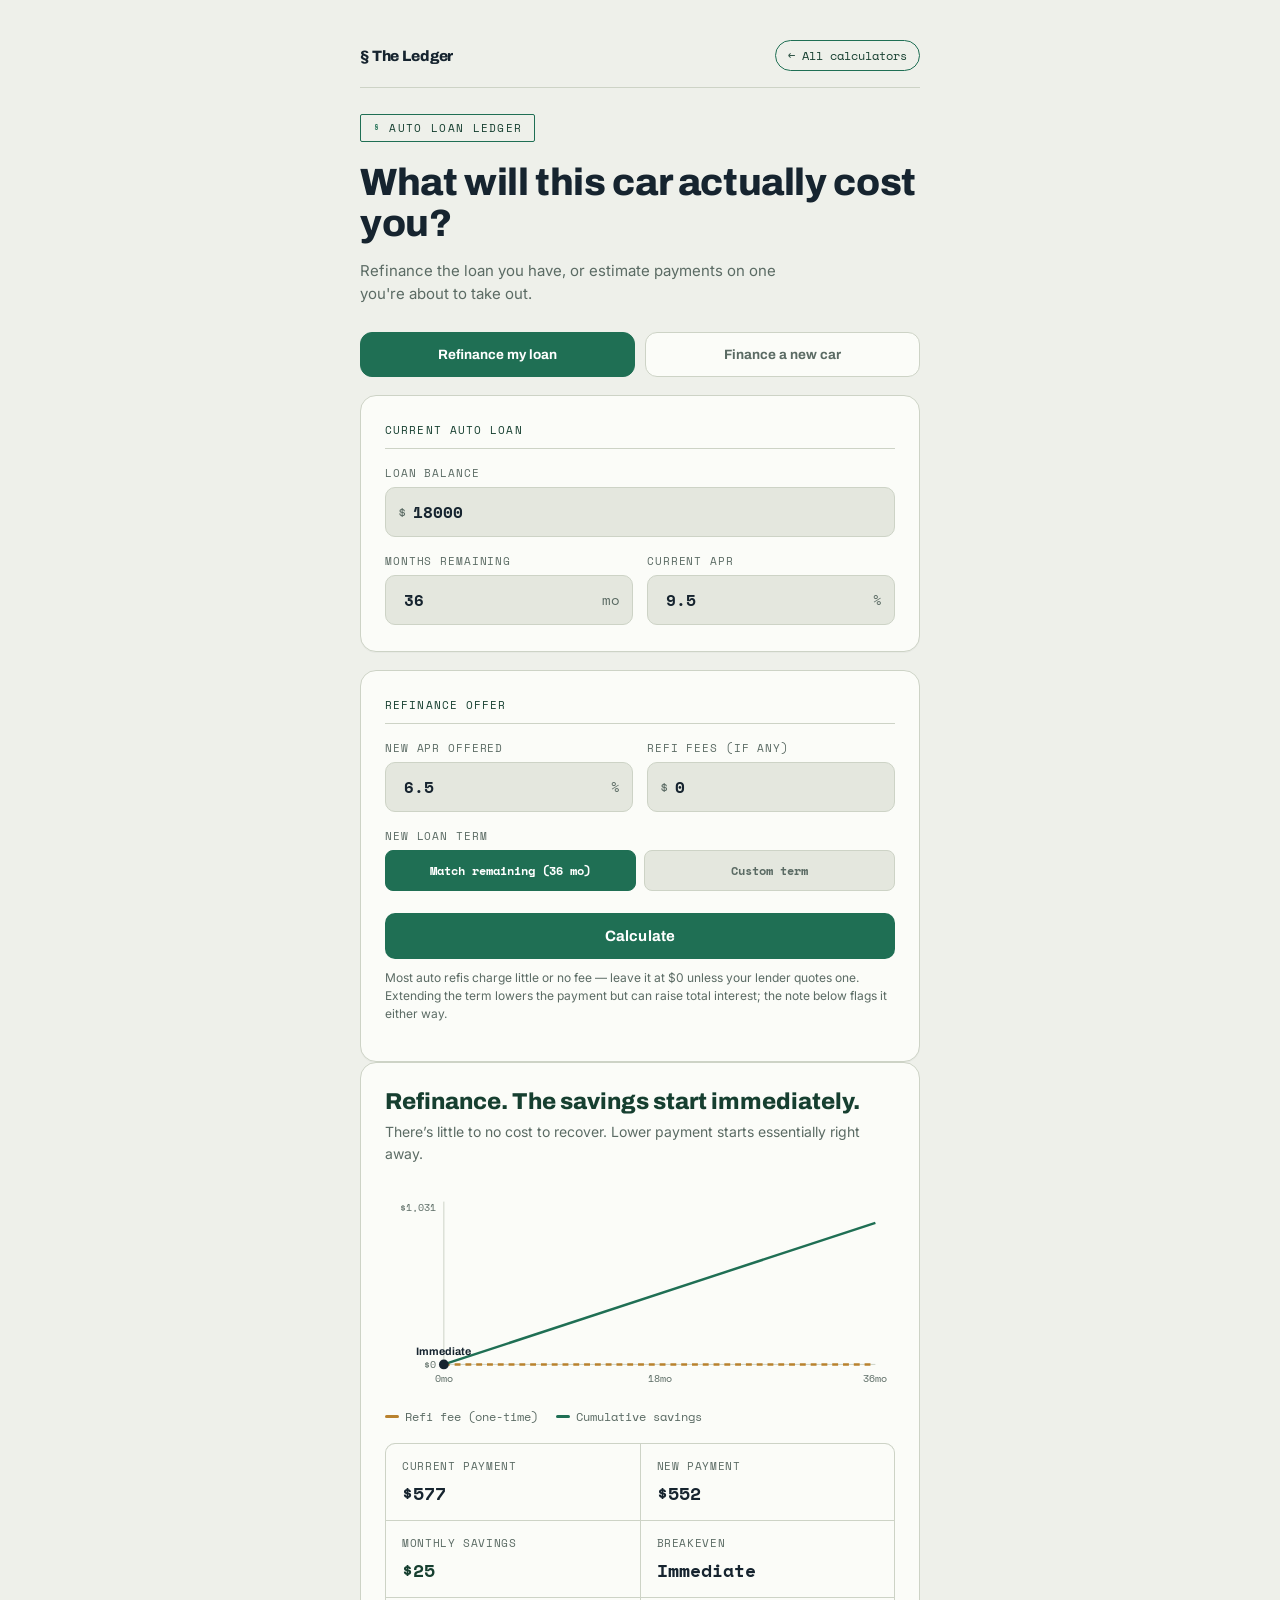
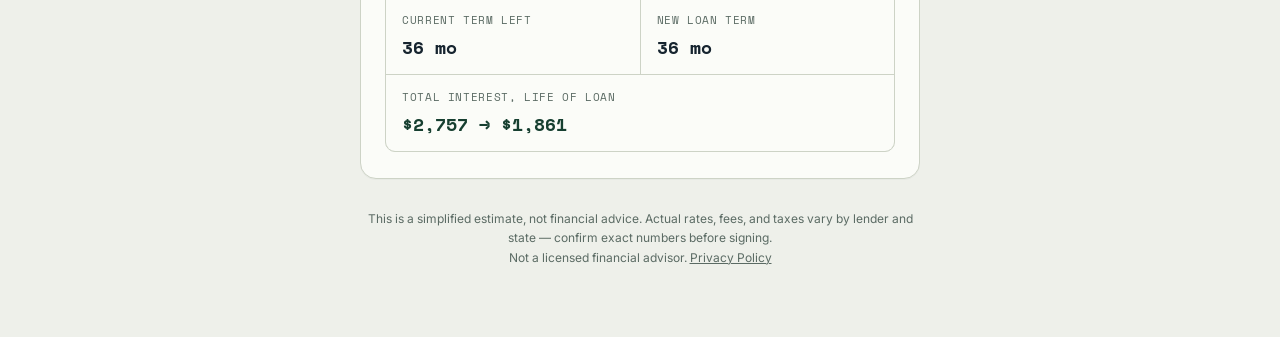
==== car-loan/index.html @ b192a2c8 "Initial commit: Ledger financial calculators" ====
<!DOCTYPE html>
<html lang="en">
<head>
<meta charset="UTF-8">
<meta name="viewport" content="width=device-width, initial-scale=1.0">
<title>Car Loan Ledger</title>
<meta name="description" content="Refinance your current car loan, or estimate payments on a new purchase. One honest number either way.">
<link rel="preconnect" href="https://fonts.googleapis.com">
<link rel="preconnect" href="https://fonts.gstatic.com" crossorigin>
<link href="https://fonts.googleapis.com/css2?family=Archivo:wght@600;700;800&family=Inter:wght@400;500;600&family=Space+Mono:wght@400;700&display=swap" rel="stylesheet">
<link rel="stylesheet" href="../shared/ledger.css">
  <script defer src="https://cloud.umami.is/script.js" data-website-id="acd2a92d-bb8a-497d-b460-c5d3a36bea3a"></script>
</head>
<body>
<div class="stage">
  <div class="site-nav">
    <a href="../index.html" class="site-logo">§ The Ledger</a>
    <a href="../index.html" class="site-nav-link">&larr; All calculators</a>
  </div>
  <header>
    <div class="eyebrow">Auto Loan Ledger</div>
    <h1>What will this car actually cost you?</h1>
    <p class="sub">Refinance the loan you have, or estimate payments on one you're about to take out.</p>
  </header>

  <div class="mode-toggle" id="modeToggle">
    <button type="button" class="mode-btn active" data-mode="refi">Refinance my loan</button>
    <button type="button" class="mode-btn" data-mode="finance">Finance a new car</button>
  </div>

  <!-- REFINANCE MODE -->
  <div id="refiInputs">
    <div class="card">
      <div class="section-label">Current auto loan</div>
      <div class="field-grid">
        <div class="field full">
          <label for="carBalance">Loan balance</label>
          <div class="input-wrap">
            <span class="prefix">$</span>
            <input type="number" id="carBalance" value="18000" min="0" step="500">
          </div>
        </div>
        <div class="field">
          <label for="monthsRemaining">Months remaining</label>
          <div class="input-wrap">
            <input type="number" id="monthsRemaining" value="36" min="1" max="96" step="1">
            <span class="suffix">mo</span>
          </div>
        </div>
        <div class="field">
          <label for="carCurrentAPR">Current APR</label>
          <div class="input-wrap">
            <input type="number" id="carCurrentAPR" value="9.5" min="0" max="30" step="0.1">
            <span class="suffix">%</span>
          </div>
        </div>
      </div>
    </div>

    <div class="card">
      <div class="section-label">Refinance offer</div>
      <div class="field-grid">
        <div class="field">
          <label for="carNewAPR">New APR offered</label>
          <div class="input-wrap">
            <input type="number" id="carNewAPR" value="6.5" min="0" max="30" step="0.1">
            <span class="suffix">%</span>
          </div>
        </div>
        <div class="field">
          <label for="refiFee">Refi fees (if any)</label>
          <div class="input-wrap">
            <span class="prefix">$</span>
            <input type="number" id="refiFee" value="0" min="0" step="10">
          </div>
        </div>
        <div class="field full">
          <label>New loan term</label>
          <div class="term-toggle" id="carTermToggle">
            <button type="button" class="term-btn active" data-term="match">Match remaining (<span id="matchMonthsLabel">36</span> mo)</button>
            <button type="button" class="term-btn" data-term="custom">Custom term</button>
          </div>
        </div>
        <div class="field full" id="customTermField" style="display:none">
          <label for="customTermMonths">New term</label>
          <div class="input-wrap">
            <input type="number" id="customTermMonths" value="60" min="12" max="96" step="6">
            <span class="suffix">mo</span>
          </div>
        </div>
      </div>

      <button class="calc-btn" id="refiCalcBtn">Calculate</button>
      <p class="assumption">Most auto refis charge little or no fee &mdash; leave it at $0 unless your lender quotes one. Extending the term lowers the payment but can raise total interest; the note below flags it either way.</p>
    </div>
  </div>

  <!-- FINANCE MODE -->
  <div id="financeInputs" style="display:none">
    <div class="card">
      <div class="section-label">Vehicle &amp; trade</div>
      <div class="field-grid">
        <div class="field full">
          <label for="vehiclePrice">Vehicle price</label>
          <div class="input-wrap">
            <span class="prefix">$</span>
            <input type="number" id="vehiclePrice" value="35000" min="0" step="500">
          </div>
        </div>
        <div class="field">
          <label for="downPayment">Down payment</label>
          <div class="input-wrap">
            <span class="prefix">$</span>
            <input type="number" id="downPayment" value="3000" min="0" step="500">
          </div>
        </div>
        <div class="field">
          <label for="tradeIn">Trade-in value</label>
          <div class="input-wrap">
            <span class="prefix">$</span>
            <input type="number" id="tradeIn" value="0" min="0" step="500">
          </div>
        </div>
      </div>
    </div>

    <div class="card">
      <div class="section-label">Loan terms</div>
      <div class="field-grid">
        <div class="field">
          <label for="financeAPR">APR offered</label>
          <div class="input-wrap">
            <input type="number" id="financeAPR" value="7.5" min="0" max="30" step="0.1">
            <span class="suffix">%</span>
          </div>
        </div>
        <div class="field">
          <label for="salesTax">Sales tax rate</label>
          <div class="input-wrap">
            <input type="number" id="salesTax" value="7.0" min="0" max="15" step="0.1">
            <span class="suffix">%</span>
          </div>
        </div>
        <div class="field full">
          <label for="financeTerm">Loan term</label>
          <div class="input-wrap">
            <input type="number" id="financeTerm" value="60" min="12" max="96" step="1">
            <span class="suffix">mo</span>
          </div>
          <div class="chip-row" id="termChips">
            <button type="button" class="chip" data-months="36">36 mo</button>
            <button type="button" class="chip" data-months="48">48 mo</button>
            <button type="button" class="chip active" data-months="60">60 mo</button>
            <button type="button" class="chip" data-months="72">72 mo</button>
            <button type="button" class="chip" data-months="84">84 mo</button>
          </div>
        </div>
      </div>

      <button class="calc-btn" id="financeCalcBtn">Calculate</button>
      <p class="assumption">Assumes sales tax applies to the price minus your trade-in value and gets rolled into the loan &mdash; the common method, but rules vary by state. Confirm with your dealer or DMV.</p>
    </div>
  </div>

  <div class="card" id="resultCard">
    <div class="verdict-title" id="verdictTitle"></div>
    <p class="verdict-sub" id="verdictSub"></p>
    <div class="term-note" id="termNote"></div>

    <div class="chart-wrap" id="chartWrap">
      <svg id="chart" viewBox="0 0 520 220" preserveAspectRatio="xMidYMid meet"></svg>
      <div class="chart-legend">
        <span><i class="swatch" style="background:var(--ochre)"></i>Refi fee (one-time)</span>
        <span><i class="swatch" style="background:var(--green)"></i>Cumulative savings</span>
      </div>
    </div>

    <div class="bar-wrap" id="barWrap">
      <div class="cost-bar" id="costBar"></div>
      <div class="cost-bar-legend">
        <span><i class="swatch" style="background:var(--green)"></i> Principal</span>
        <span><i class="swatch" style="background:var(--ochre)"></i> Interest</span>
      </div>
    </div>

    <div class="stat-grid" id="statGrid"></div>
  </div>

  <footer>This is a simplified estimate, not financial advice. Actual rates, fees, and taxes vary by lender and state &mdash; confirm exact numbers before signing. <br>Not a licensed financial advisor. <a href="../privacy/index.html">Privacy Policy</a></footer>
</div>

<script>
(function(){
  const $ = id => document.getElementById(id);
  const fmt = n => (n < 0 ? '-$' : '$') + Math.round(Math.abs(n)).toLocaleString('en-US');

  let mode = 'refi';
  let refiTerm = 'match';

  function monthlyPayment(principal, aprPct, years){
    const n = years * 12;
    const r = (aprPct / 100) / 12;
    if (r === 0) return principal / n;
    return principal * r * Math.pow(1 + r, n) / (Math.pow(1 + r, n) - 1);
  }

  function statRow(label, value, cls, full){
    return '<div class="stat' + (full ? ' full' : '') + '"><div class="stat-label">' + label + '</div>' +
      '<div class="stat-value' + (cls ? ' ' + cls : '') + '">' + value + '</div></div>';
  }

  // ---------- REFI MODE ----------
  function calcRefi(){
    const balance = parseFloat($('carBalance').value) || 0;
    const monthsRemaining = parseFloat($('monthsRemaining').value) || 1;
    const currentAPR = parseFloat($('carCurrentAPR').value) || 0;
    const newAPR = parseFloat($('carNewAPR').value) || 0;
    const fee = parseFloat($('refiFee').value) || 0;

    const newTermMonths = refiTerm === 'match' ? monthsRemaining : (parseFloat($('customTermMonths').value) || monthsRemaining);

    const oldPayment = monthlyPayment(balance, currentAPR, monthsRemaining / 12);
    const newPayment = monthlyPayment(balance, newAPR, newTermMonths / 12);
    const monthlySavings = oldPayment - newPayment;

    const totalInterestCurrent = (oldPayment * monthsRemaining) - balance;
    const totalInterestNew = (newPayment * newTermMonths) - balance;
    const interestDelta = totalInterestNew - totalInterestCurrent;
    const termChanged = newTermMonths !== monthsRemaining;

    const titleEl = $('verdictTitle');
    const subEl = $('verdictSub');
    const termNoteEl = $('termNote');
    const statGrid = $('statGrid');

    $('chartWrap').classList.add('show');
    $('barWrap').classList.remove('show');

    if (monthlySavings <= 0){
      titleEl.textContent = 'Skip it.';
      titleEl.className = 'verdict-title bad';
      subEl.textContent = "Your new rate over this term doesn't lower the payment. Refinancing here costs you money with no recovery point.";
      termNoteEl.className = 'term-note';
      renderChart(null, fee, newTermMonths);
      statGrid.innerHTML =
        statRow('Current payment', fmt(oldPayment)) +
        statRow('New payment', fmt(newPayment)) +
        statRow('Monthly change', fmt(monthlySavings), 'neg') +
        statRow('Breakeven', '\u2014') +
        statRow('Current term left', monthsRemaining + ' mo') +
        statRow('New loan term', newTermMonths + ' mo') +
        statRow('Total interest, life of loan', fmt(totalInterestCurrent) + ' \u2192 ' + fmt(totalInterestNew), interestDelta > 0 ? 'neg' : 'pos', true);
      return;
    }

    const breakevenMonths = fee > 0 ? fee / monthlySavings : 0;

    let title, cls, sub;
    if (breakevenMonths <= 3){
      title = fee <= 0 ? 'Refinance. The savings start immediately.' : 'Refinance. It pays for itself almost immediately.';
      cls = 'good';
      sub = 'There\u2019s little to no cost to recover. Lower payment starts essentially right away.';
    } else if (breakevenMonths <= 9){
      title = "Refinance — as long as you'll keep the loan a while.";
      cls = 'caution';
      sub = 'The fee takes a few months to recover. Worth it unless you plan to pay off or trade in the car very soon.';
    } else {
      title = 'Probably not worth the paperwork.';
      cls = 'caution';
      sub = 'The fee takes a long time to recover relative to a typical car loan. The savings are real but slow to materialize.';
    }

    titleEl.textContent = title;
    titleEl.className = 'verdict-title ' + cls;
    subEl.textContent = sub;

    if (termChanged){
      termNoteEl.classList.add('show');
      if (interestDelta > 0){
        termNoteEl.className = 'term-note show caution';
        termNoteEl.textContent = 'Stretching to a ' + newTermMonths + '-month term adds about ' + fmt(interestDelta) + ' in total interest, even at the lower rate \u2014 you\u2019re financing the balance over more months.';
      } else {
        termNoteEl.className = 'term-note show good';
        termNoteEl.textContent = 'Even with the new term length, total interest comes in about ' + fmt(Math.abs(interestDelta)) + ' lower than your current path.';
      }
    } else {
      termNoteEl.className = 'term-note';
    }

    renderChart(breakevenMonths, fee, newTermMonths, monthlySavings);

    statGrid.innerHTML =
      statRow('Current payment', fmt(oldPayment)) +
      statRow('New payment', fmt(newPayment)) +
      statRow('Monthly savings', fmt(monthlySavings), 'pos') +
      statRow('Breakeven', fee <= 0 ? 'Immediate' : Math.ceil(breakevenMonths) + ' mo') +
      statRow('Current term left', monthsRemaining + ' mo') +
      statRow('New loan term', newTermMonths + ' mo') +
      statRow('Total interest, life of loan', fmt(totalInterestCurrent) + ' \u2192 ' + fmt(totalInterestNew), interestDelta > 0 ? 'neg' : 'pos', true);
  }

  function renderChart(breakevenMonths, fee, totalMonths, monthlySavings){
    const svg = $('chart');
    const W = 520, H = 220, padL = 60, padR = 20, padT = 20, padB = 34;
    const plotW = W - padL - padR, plotH = H - padT - padB;

    const maxX = totalMonths;
    const maxSavings = monthlySavings ? monthlySavings * totalMonths : 0;
    const maxY = Math.max(fee, maxSavings) * 1.15 || 1;

    const xScale = m => padL + (m / maxX) * plotW;
    const yScale = v => padT + plotH - (v / maxY) * plotH;

    let c = '';
    c += '<line x1="' + padL + '" y1="' + (padT + plotH) + '" x2="' + (padL + plotW) + '" y2="' + (padT + plotH) + '" stroke="#CDD3C6" stroke-width="1"/>';
    c += '<line x1="' + padL + '" y1="' + padT + '" x2="' + padL + '" y2="' + (padT + plotH) + '" stroke="#CDD3C6" stroke-width="1"/>';

    [0, Math.round(totalMonths/2), totalMonths].forEach(m => {
      c += '<text x="' + xScale(m) + '" y="' + (padT + plotH + 18) + '" font-family="Space Mono, monospace" font-size="10" fill="#5B6B64" text-anchor="middle">' + m + 'mo</text>';
    });
    c += '<text x="' + (padL - 8) + '" y="' + (padT + plotH + 4) + '" font-family="Space Mono, monospace" font-size="10" fill="#5B6B64" text-anchor="end">$0</text>';
    c += '<text x="' + (padL - 8) + '" y="' + (padT + 10) + '" font-family="Space Mono, monospace" font-size="10" fill="#5B6B64" text-anchor="end">' + fmt(maxY) + '</text>';

    const yFee = yScale(fee);
    c += '<line x1="' + padL + '" y1="' + yFee + '" x2="' + (padL + plotW) + '" y2="' + yFee + '" stroke="#B9822E" stroke-width="2.5" stroke-dasharray="6 5"/>';

    if (monthlySavings){
      const x2 = xScale(totalMonths);
      const y2 = yScale(monthlySavings * totalMonths);
      c += '<line x1="' + padL + '" y1="' + (padT+plotH) + '" x2="' + x2 + '" y2="' + y2 + '" stroke="#1F6F54" stroke-width="2.5"/>';

      if (breakevenMonths !== null && breakevenMonths <= totalMonths){
        const bx = xScale(breakevenMonths);
        const by = yScale(fee);
        c += '<circle cx="' + bx + '" cy="' + by + '" r="5" fill="#16242F"/>';
        c += '<line x1="' + bx + '" y1="' + by + '" x2="' + bx + '" y2="' + (padT+plotH) + '" stroke="#16242F" stroke-width="1" stroke-dasharray="3 3"/>';
        c += '<text x="' + bx + '" y="' + (by - 10) + '" font-family="Archivo, sans-serif" font-weight="700" font-size="11" fill="#16242F" text-anchor="middle">' + (fee <= 0 ? 'Immediate' : 'Month ' + Math.ceil(breakevenMonths)) + '</text>';
      }
    }

    svg.innerHTML = c;
  }

  // ---------- FINANCE MODE ----------
  function calcFinance(){
    const price = parseFloat($('vehiclePrice').value) || 0;
    const down = parseFloat($('downPayment').value) || 0;
    const tradeIn = parseFloat($('tradeIn').value) || 0;
    const taxRate = parseFloat($('salesTax').value) || 0;
    const apr = parseFloat($('financeAPR').value) || 0;
    const term = parseFloat($('financeTerm').value) || 1;

    const taxableAmount = Math.max(price - tradeIn, 0);
    const salesTax = taxableAmount * (taxRate / 100);
    const amountFinanced = Math.max(price - down - tradeIn + salesTax, 0);

    const payment = monthlyPayment(amountFinanced, apr, term / 12);
    const totalPaid = payment * term;
    const totalInterest = totalPaid - amountFinanced;
    const interestPct = price > 0 ? (totalInterest / price) * 100 : 0;

    const titleEl = $('verdictTitle');
    const subEl = $('verdictSub');
    const termNoteEl = $('termNote');
    const statGrid = $('statGrid');

    termNoteEl.className = 'term-note';
    $('chartWrap').classList.remove('show');
    $('barWrap').classList.add('show');

    let title, cls;
    if (interestPct < 10){
      title = 'Interest adds relatively little here.';
      cls = 'good';
    } else if (interestPct < 20){
      title = 'Interest adds a real amount — worth shopping the rate.';
      cls = 'caution';
    } else {
      title = 'Interest is adding a lot on top of the price.';
      cls = 'bad';
    }

    titleEl.textContent = title;
    titleEl.className = 'verdict-title ' + cls;
    subEl.textContent = 'Over ' + term + ' months at ' + apr + '% APR, you\u2019ll pay about ' + fmt(totalInterest) + ' in interest \u2014 roughly ' + Math.round(interestPct) + '% on top of the vehicle price.';

    renderCostBar(amountFinanced, totalInterest);

    statGrid.innerHTML =
      statRow('Monthly payment', fmt(payment)) +
      statRow('Amount financed', fmt(amountFinanced)) +
      statRow('Sales tax', fmt(salesTax)) +
      statRow('Down payment', fmt(down)) +
      statRow('Total interest', fmt(totalInterest), 'neg') +
      statRow('Total cost of loan', fmt(totalPaid), null, false);
  }

  function renderCostBar(principal, interest){
    const total = principal + interest;
    const bar = $('costBar');
    if (total <= 0){ bar.innerHTML = ''; return; }
    const pPct = (principal / total) * 100;
    const iPct = 100 - pPct;
    bar.innerHTML =
      '<div class="cost-bar-seg principal" style="width:' + pPct + '%">' + (pPct > 18 ? Math.round(pPct) + '%' : '') + '</div>' +
      '<div class="cost-bar-seg interest" style="width:' + iPct + '%">' + (iPct > 18 ? Math.round(iPct) + '%' : '') + '</div>';
  }

  // ---------- MODE SWITCHING ----------
  function setMode(newMode){
    mode = newMode;
    document.querySelectorAll('.mode-btn').forEach(b => b.classList.toggle('active', b.dataset.mode === mode));
    $('refiInputs').style.display = mode === 'refi' ? '' : 'none';
    $('financeInputs').style.display = mode === 'finance' ? '' : 'none';
    $('resultCard').classList.add('show');
    calculate();
  }

  function calculate(){
    if (mode === 'refi') calcRefi(); else calcFinance();
  }

  document.querySelectorAll('.mode-btn').forEach(btn => {
    btn.addEventListener('click', () => setMode(btn.dataset.mode));
  });

  document.querySelectorAll('#carTermToggle .term-btn').forEach(btn => {
    btn.addEventListener('click', () => {
      document.querySelectorAll('#carTermToggle .term-btn').forEach(b => b.classList.remove('active'));
      btn.classList.add('active');
      refiTerm = btn.dataset.term;
      $('customTermField').style.display = refiTerm === 'custom' ? '' : 'none';
      calculate();
    });
  });

  $('monthsRemaining').addEventListener('input', () => {
    $('matchMonthsLabel').textContent = $('monthsRemaining').value || '0';
    if (mode === 'refi') calculate();
  });

  document.querySelectorAll('#termChips .chip').forEach(chip => {
    chip.addEventListener('click', () => {
      document.querySelectorAll('#termChips .chip').forEach(c => c.classList.remove('active'));
      chip.classList.add('active');
      $('financeTerm').value = chip.dataset.months;
      calculate();
    });
  });

  $('financeTerm').addEventListener('input', () => {
    const val = $('financeTerm').value;
    document.querySelectorAll('#termChips .chip').forEach(c => c.classList.toggle('active', c.dataset.months === val));
  });

  $('refiCalcBtn').addEventListener('click', calculate);
  $('financeCalcBtn').addEventListener('click', calculate);

  setMode('refi');
})();
</script>
</body>
</html>
---- shared/ledger.css ----
:root{
    --paper: #EEF0EA;
    --paper-2: #E4E7DE;
    --card: #FBFCF8;
    --ink: #16242F;
    --muted: #5B6B64;
    --line: #CDD3C6;
    --green: #1F6F54;
    --green-dark: #163F30;
    --ochre: #B9822E;
    --red: #C1443A;
    --slate: #7C8579;
    --radius: 16px;
  }

  *{box-sizing:border-box;}
  html,body{margin:0;padding:0;}
  body{
    background:var(--paper);
    color:var(--ink);
    font-family:'Inter', system-ui, sans-serif;
    min-height:100vh;
    display:flex;
    justify-content:center;
    padding:40px 16px 70px;
  }

  .stage{ width:100%; max-width:560px; }

  header{ margin-bottom:26px; }

  .eyebrow{
    display:inline-flex;
    align-items:center;
    gap:8px;
    font-family:'Space Mono', monospace;
    font-size:11px;
    letter-spacing:0.12em;
    text-transform:uppercase;
    color:var(--green-dark);
    border:1px solid var(--green);
    padding:5px 12px;
    border-radius:2px;
    margin-bottom:20px;
  }
  .eyebrow::before{ content:"§"; color:var(--green); }

  h1{
    font-family:'Archivo', sans-serif;
    font-weight:800;
    font-size:clamp(28px, 6.5vw, 38px);
    line-height:1.08;
    margin:0 0 10px;
    letter-spacing:-0.01em;
  }

  .sub{
    color:var(--muted);
    font-size:15px;
    line-height:1.55;
    max-width:440px;
  }

  .mode-toggle{
    display:flex;
    gap:10px;
    margin-bottom:18px;
  }
  .mode-btn{
    flex:1;
    font-family:'Archivo', sans-serif;
    font-weight:700;
    font-size:13.5px;
    padding:14px 10px;
    border-radius:12px;
    border:1px solid var(--line);
    background:var(--card);
    color:var(--muted);
    cursor:pointer;
    text-align:center;
    transition:background 0.15s, border-color 0.15s, color 0.15s;
  }
  .mode-btn.active{
    background:var(--green);
    border-color:var(--green);
    color:#fff;
  }
  .mode-btn:hover:not(.active){ border-color:var(--green); color:var(--ink); }
  .mode-btn:focus-visible{ outline:2px solid var(--green); outline-offset:2px; }

  .card{
    background:var(--card);
    border:1px solid var(--line);
    border-radius:var(--radius);
    padding:26px 24px;
    box-shadow:0 1px 0 rgba(22,36,47,0.03);
  }

  .card + .card{ margin-top:18px; }

  .section-label{
    font-family:'Space Mono', monospace;
    font-size:11px;
    text-transform:uppercase;
    letter-spacing:0.1em;
    color:var(--green-dark);
    margin:0 0 16px;
    padding-bottom:10px;
    border-bottom:1px solid var(--line);
  }

  .field-grid{
    display:grid;
    grid-template-columns:1fr 1fr;
    gap:16px 14px;
  }

  .field{ display:flex; flex-direction:column; gap:6px; }
  .field.full{ grid-column:1 / -1; }

  label{
    font-family:'Space Mono', monospace;
    font-size:11px;
    text-transform:uppercase;
    letter-spacing:0.08em;
    color:var(--muted);
  }

  .input-wrap{
    display:flex;
    align-items:center;
    border:1px solid var(--line);
    border-radius:10px;
    background:var(--paper-2);
    padding:0 12px;
    transition:border-color 0.15s, background 0.15s;
  }
  .input-wrap:focus-within{
    border-color:var(--green);
    background:var(--card);
  }
  .input-wrap .prefix, .input-wrap .suffix{
    font-family:'Space Mono', monospace;
    color:var(--muted);
    font-size:14px;
  }
  input[type="number"]{
    flex:1;
    min-width:0;
    border:none;
    background:transparent;
    outline:none;
    font-family:'Space Mono', monospace;
    font-size:16px;
    font-weight:700;
    color:var(--ink);
    padding:12px 6px;
  }
  input[type="number"]::-webkit-outer-spin-button,
  input[type="number"]::-webkit-inner-spin-button{ -webkit-appearance:none; margin:0; }
  input[type="number"]{ -moz-appearance:textfield; }

  .term-toggle{ display:flex; gap:8px; }
  .term-btn{
    flex:1;
    font-family:'Space Mono', monospace;
    font-size:12px;
    font-weight:700;
    padding:11px 8px;
    border-radius:8px;
    border:1px solid var(--line);
    background:var(--paper-2);
    color:var(--muted);
    cursor:pointer;
    text-align:center;
    transition:background 0.15s, border-color 0.15s, color 0.15s;
  }
  .term-btn.active{ background:var(--green); border-color:var(--green); color:#fff; }
  .term-btn:hover:not(.active){ border-color:var(--green); color:var(--ink); }
  .term-btn:focus-visible{ outline:2px solid var(--green); outline-offset:2px; }

  .chip-row{ display:flex; gap:8px; flex-wrap:wrap; margin-top:2px; }
  .chip{
    font-family:'Space Mono', monospace;
    font-size:12px;
    font-weight:700;
    padding:7px 13px;
    border-radius:999px;
    border:1px solid var(--line);
    background:var(--paper-2);
    color:var(--muted);
    cursor:pointer;
    transition:background 0.15s, border-color 0.15s, color 0.15s;
  }
  .chip.active{ background:var(--green); border-color:var(--green); color:#fff; }
  .chip:hover:not(.active){ border-color:var(--green); color:var(--ink); }
  .chip:focus-visible{ outline:2px solid var(--green); outline-offset:2px; }

  .calc-btn{
    width:100%;
    margin-top:22px;
    font-family:'Archivo', sans-serif;
    font-weight:700;
    font-size:15px;
    letter-spacing:0.01em;
    padding:15px;
    border-radius:10px;
    border:none;
    background:var(--green);
    color:#fff;
    cursor:pointer;
    transition:background 0.15s, transform 0.1s;
  }
  .calc-btn:hover{ background:var(--green-dark); }
  .calc-btn:active{ transform:scale(0.99); }

  .assumption{
    font-size:12px;
    color:var(--muted);
    margin-top:10px;
    line-height:1.5;
  }

  #resultCard{ display:none; }
  #resultCard.show{ display:block; }

  .verdict-title{
    font-family:'Archivo', sans-serif;
    font-weight:800;
    font-size:23px;
    line-height:1.15;
  }
  .verdict-title.good{ color:var(--green-dark); }
  .verdict-title.caution{ color:var(--ochre); }
  .verdict-title.bad{ color:var(--red); }

  .verdict-sub{
    color:var(--muted);
    font-size:14px;
    line-height:1.55;
    margin:6px 0 0;
  }

  .term-note{
    display:none;
    margin:14px 0 6px;
    padding:12px 14px;
    border-radius:8px;
    font-size:13px;
    line-height:1.55;
    border-left:3px solid;
  }
  .term-note.show{ display:block; }
  .term-note.caution{ background:rgba(185,130,46,0.09); border-left-color:var(--ochre); }
  .term-note.good{ background:rgba(31,111,84,0.09); border-left-color:var(--green); }

  .chart-wrap{ margin:18px 0; display:none; }
  .chart-wrap.show{ display:block; }
  svg{ width:100%; height:auto; display:block; }
  .chart-legend{
    display:flex; gap:18px; margin-top:10px;
    font-family:'Space Mono', monospace; font-size:11.5px; color:var(--muted);
  }
  .chart-legend span{ display:inline-flex; align-items:center; gap:6px; }
  .swatch{ width:14px; height:3px; display:inline-block; border-radius:2px; }

  .bar-wrap{ margin:18px 0; display:none; }
  .bar-wrap.show{ display:block; }
  .cost-bar{
    display:flex;
    height:30px;
    border-radius:8px;
    overflow:hidden;
    border:1px solid var(--line);
  }
  .cost-bar-seg{
    display:flex; align-items:center; justify-content:center;
    font-family:'Space Mono', monospace; font-size:11px; font-weight:700; color:#fff;
    white-space:nowrap; overflow:hidden;
    transition:width 0.4s ease;
  }
  .cost-bar-seg.principal{ background:var(--green); }
  .cost-bar-seg.interest{ background:var(--ochre); }
  .cost-bar-seg.insurance{ background:var(--slate); }
  .cost-bar-seg.hoa{ background:var(--red); }
  .cost-bar-legend{
    display:flex; justify-content:space-between; margin-top:10px;
    font-family:'Space Mono', monospace; font-size:11.5px; color:var(--muted);
  }

  .stat-grid{
    display:grid;
    grid-template-columns:1fr 1fr;
    gap:1px;
    background:var(--line);
    border:1px solid var(--line);
    border-radius:10px;
    overflow:hidden;
    margin-top:6px;
  }
  .stat{ background:var(--card); padding:14px 16px; }
  .stat.full{ grid-column:1 / -1; }
  .stat-label{
    font-family:'Space Mono', monospace;
    font-size:10.5px;
    text-transform:uppercase;
    letter-spacing:0.06em;
    color:var(--muted);
    margin-bottom:6px;
  }
  .stat-value{ font-family:'Space Mono', monospace; font-weight:700; font-size:18px; color:var(--ink); }
  .stat-value.pos{ color:var(--green-dark); }
  .stat-value.neg{ color:var(--red); }

  footer{
    text-align:center;
    color:var(--muted);
    font-size:12px;
    margin-top:30px;
    line-height:1.6;
  }
  footer a{
    color:var(--muted);
    text-decoration:underline;
  }
  footer a:hover{ color:var(--green-dark); }

  @media (max-width: 420px){
    .field-grid{ grid-template-columns:1fr; }
  }

  /* ===== Site-wide nav (used across hub + every tool page) ===== */
  .site-nav{
    display:flex;
    align-items:center;
    justify-content:space-between;
    gap:12px;
    padding-bottom:16px;
    margin-bottom:26px;
    border-bottom:1px solid var(--line);
  }
  .site-logo{
    font-family:'Archivo', sans-serif;
    font-weight:800;
    font-size:15px;
    color:var(--ink);
    text-decoration:none;
    letter-spacing:-0.01em;
  }
  .site-nav-link{
    font-family:'Space Mono', monospace;
    font-size:11.5px;
    color:var(--green-dark);
    text-decoration:none;
    border:1px solid var(--green);
    padding:6px 12px;
    border-radius:999px;
    transition:background 0.15s, color 0.15s;
    white-space:nowrap;
  }
  .site-nav-link:hover{ background:var(--green); color:#fff; }
  .site-nav-link:focus-visible{ outline:2px solid var(--green); outline-offset:2px; }

  /* ===== Hub tool grid (used on the homepage only) ===== */
  .tool-grid{
    display:flex;
    flex-direction:column;
    gap:14px;
  }
  .tool-card{
    display:block;
    background:var(--card);
    border:1px solid var(--line);
    border-radius:var(--radius);
    padding:22px 24px;
    text-decoration:none;
    color:inherit;
    transition:border-color 0.15s, transform 0.1s;
  }
  .tool-card:hover{ border-color:var(--green); transform:translateY(-1px); }
  .tool-card:focus-visible{ outline:2px solid var(--green); outline-offset:2px; }
  .tool-card.soon{ opacity:0.6; cursor:default; }
  .tool-card.soon:hover{ border-color:var(--line); transform:none; }
  .tool-card-tag{
    display:inline-block;
    font-family:'Space Mono', monospace;
    font-size:10.5px;
    text-transform:uppercase;
    letter-spacing:0.08em;
    color:var(--green-dark);
    background:rgba(31,111,84,0.08);
    padding:4px 10px;
    border-radius:999px;
    margin-bottom:10px;
  }
  .tool-card-title{
    font-family:'Archivo', sans-serif;
    font-weight:700;
    font-size:19px;
    margin:0 0 6px;
    color:var(--ink);
  }
  .tool-card-desc{
    font-size:13.5px;
    color:var(--muted);
    line-height:1.55;
    margin:0 0 12px;
  }
  .tool-card-cta{
    font-family:'Space Mono', monospace;
    font-size:12px;
    font-weight:700;
    color:var(--green-dark);
  }
  .tool-card-cta.soon-tag{ color:var(--muted); }
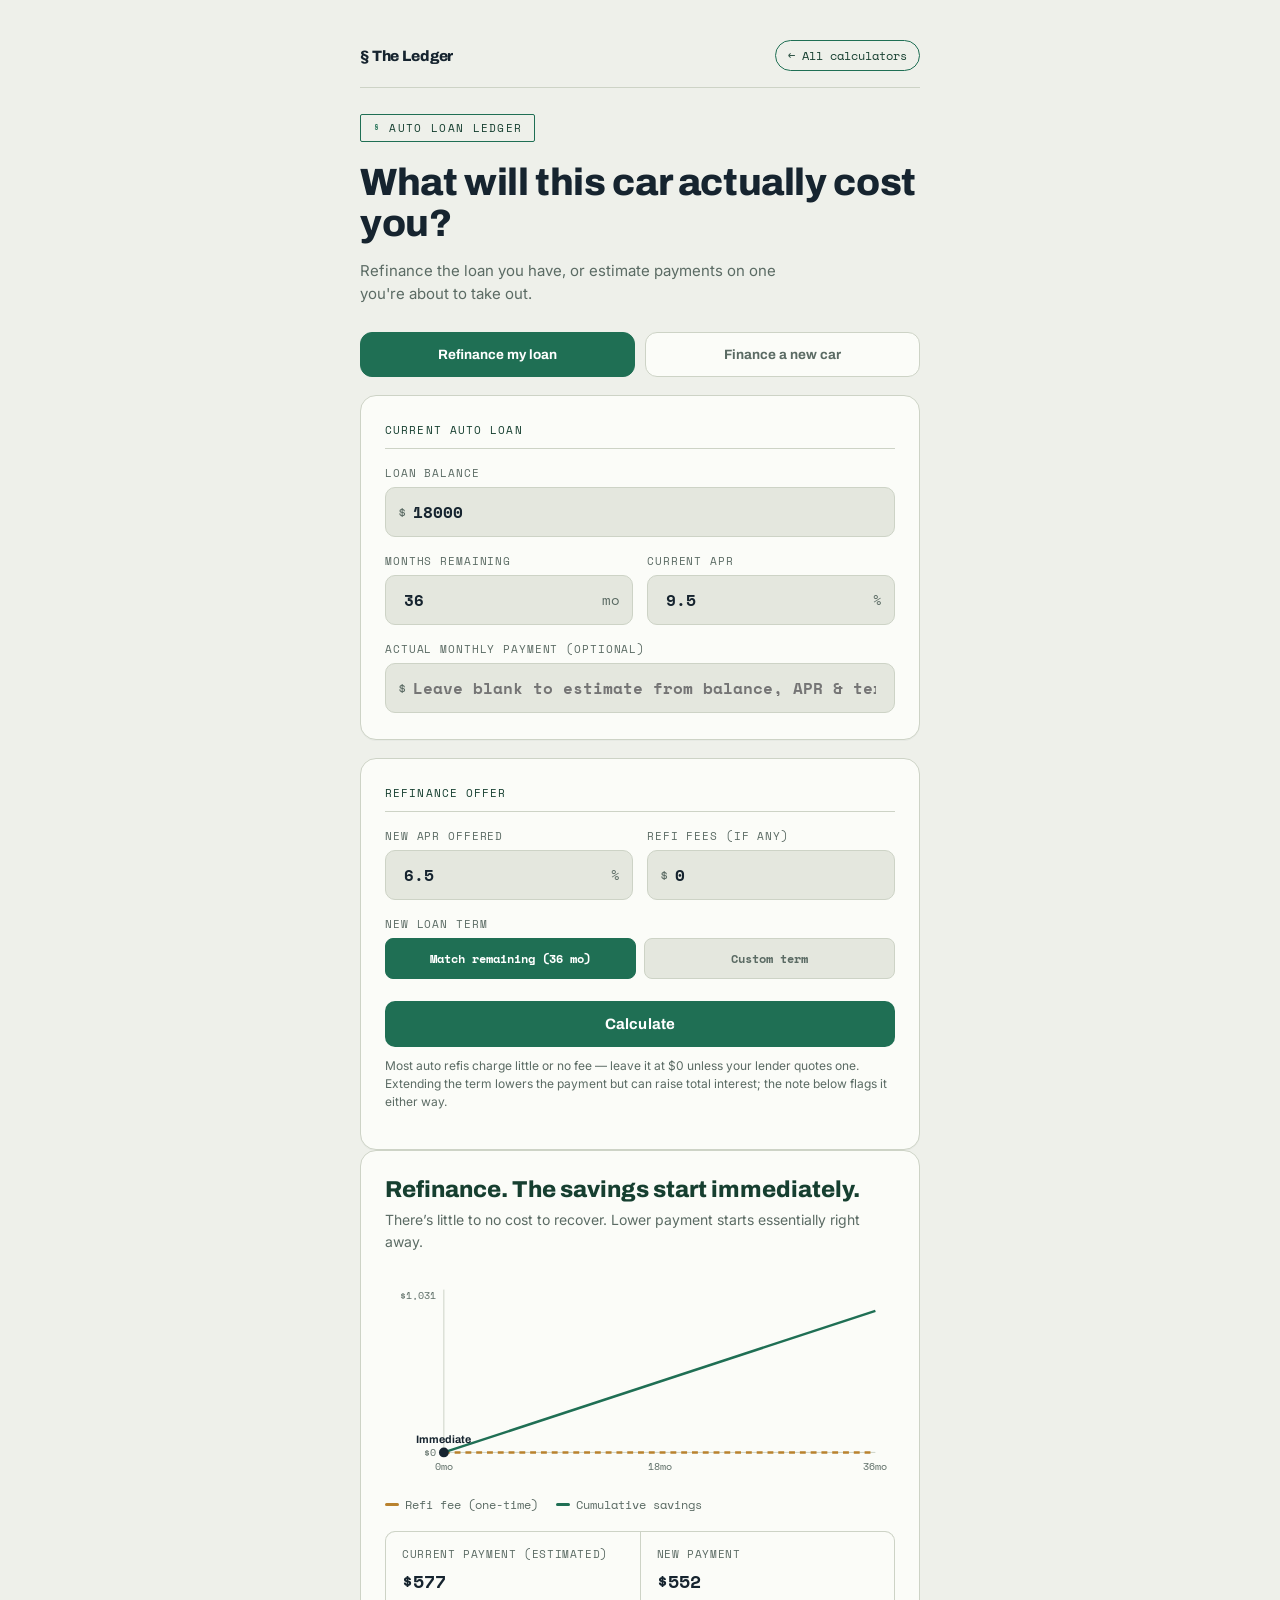
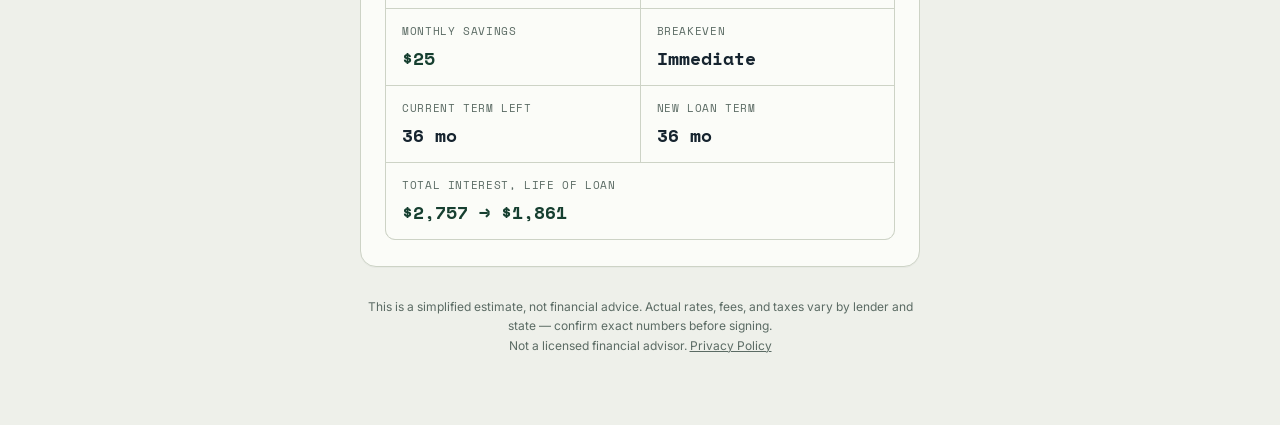
==== commit 443500ef: "Add optional actual monthly payment field to refi and car loan calculators Both calculators estimate" ====
--- a/car-loan/index.html
+++ b/car-loan/index.html
@@ -54,6 +54,13 @@
             <span class="suffix">%</span>
           </div>
         </div>
+        <div class="field full">
+          <label for="carActualPayment">Actual monthly payment (optional)</label>
+          <div class="input-wrap">
+            <span class="prefix">$</span>
+            <input type="number" id="carActualPayment" value="" min="0" step="5" placeholder="Leave blank to estimate from balance, APR & term">
+          </div>
+        </div>
       </div>
     </div>
 
@@ -216,10 +223,13 @@
     const currentAPR = parseFloat($('carCurrentAPR').value) || 0;
     const newAPR = parseFloat($('carNewAPR').value) || 0;
     const fee = parseFloat($('refiFee').value) || 0;
+    const actualPaymentInput = parseFloat($('carActualPayment').value);
+    const usingActual = actualPaymentInput > 0;
 
     const newTermMonths = refiTerm === 'match' ? monthsRemaining : (parseFloat($('customTermMonths').value) || monthsRemaining);
 
-    const oldPayment = monthlyPayment(balance, currentAPR, monthsRemaining / 12);
+    const estimatedPayment = monthlyPayment(balance, currentAPR, monthsRemaining / 12);
+    const oldPayment = usingActual ? actualPaymentInput : estimatedPayment;
     const newPayment = monthlyPayment(balance, newAPR, newTermMonths / 12);
     const monthlySavings = oldPayment - newPayment;
 
@@ -243,7 +253,7 @@
       termNoteEl.className = 'term-note';
       renderChart(null, fee, newTermMonths);
       statGrid.innerHTML =
-        statRow('Current payment', fmt(oldPayment)) +
+        statRow(usingActual ? 'Current payment (yours)' : 'Current payment (estimated)', fmt(oldPayment)) +
         statRow('New payment', fmt(newPayment)) +
         statRow('Monthly change', fmt(monthlySavings), 'neg') +
         statRow('Breakeven', '\u2014') +
@@ -290,7 +300,7 @@
     renderChart(breakevenMonths, fee, newTermMonths, monthlySavings);
 
     statGrid.innerHTML =
-      statRow('Current payment', fmt(oldPayment)) +
+      statRow(usingActual ? 'Current payment (yours)' : 'Current payment (estimated)', fmt(oldPayment)) +
       statRow('New payment', fmt(newPayment)) +
       statRow('Monthly savings', fmt(monthlySavings), 'pos') +
       statRow('Breakeven', fee <= 0 ? 'Immediate' : Math.ceil(breakevenMonths) + ' mo') +
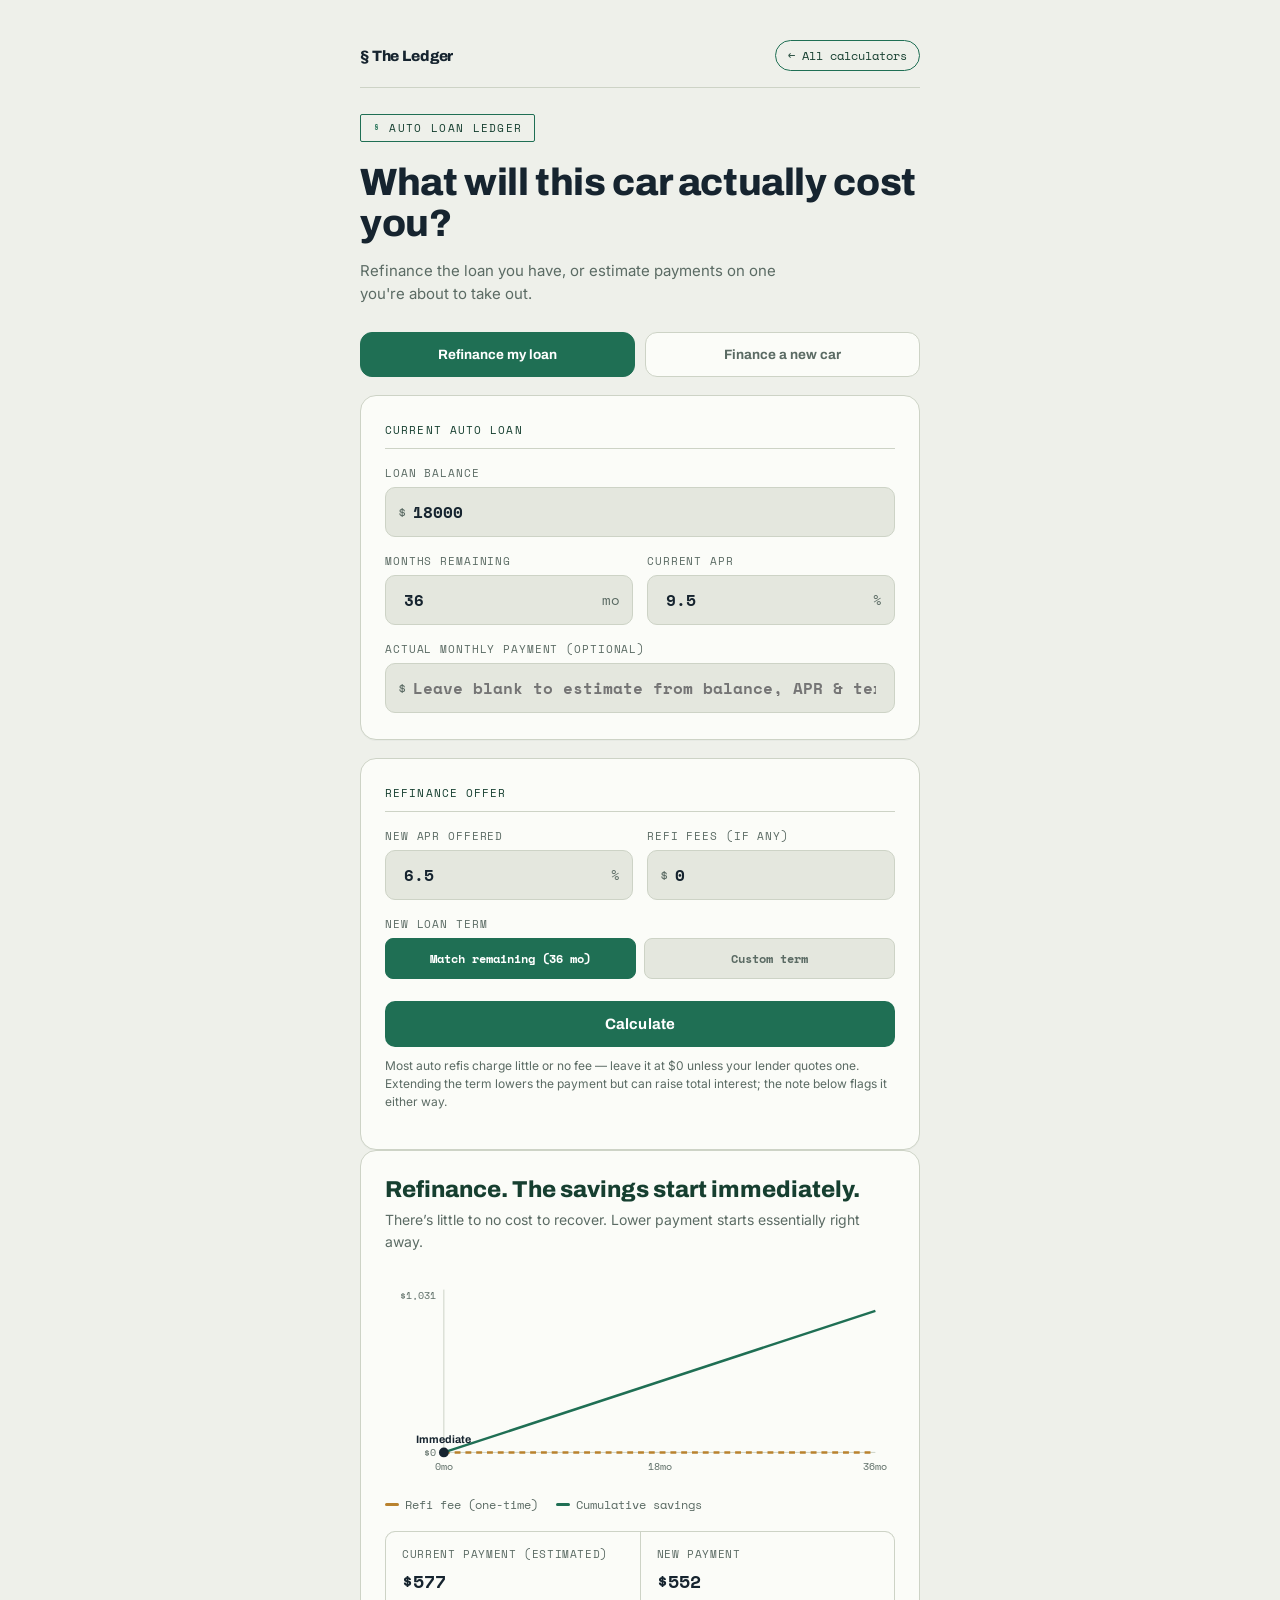
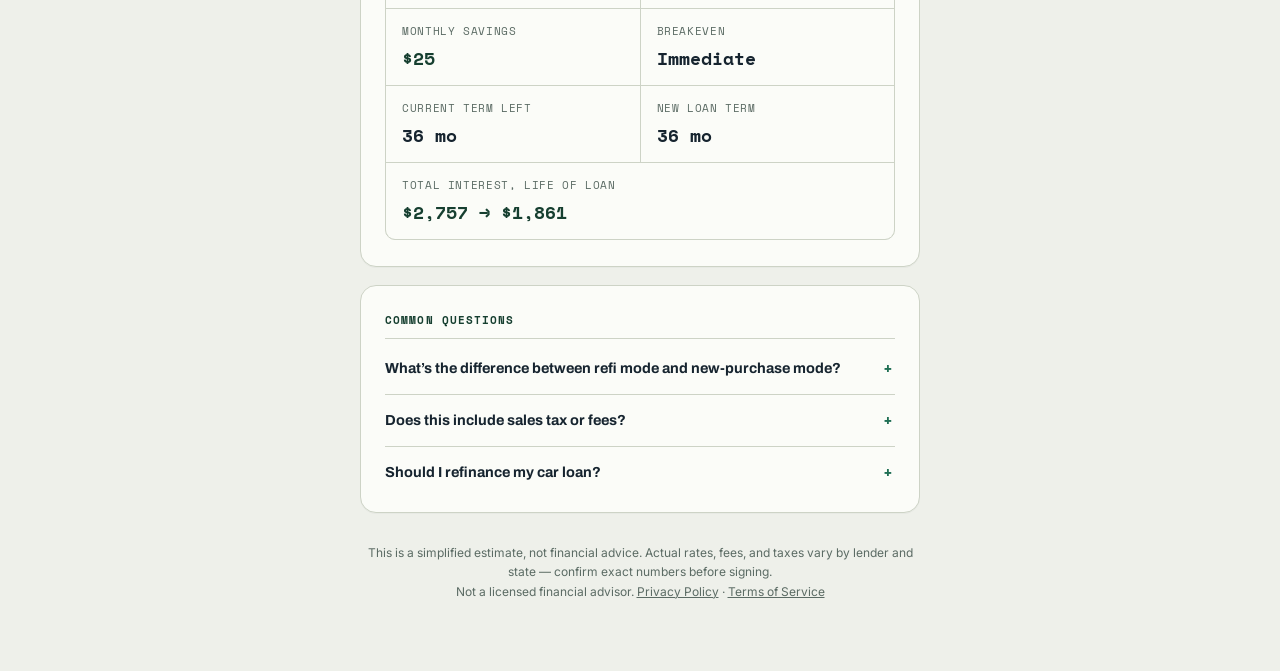
==== commit 9facd3e8: "Add Terms of Service page and FAQ blocks to every calculator Ahead of the AdSense application, which" ====
--- a/car-loan/index.html
+++ b/car-loan/index.html
@@ -5,6 +5,18 @@
 <meta name="viewport" content="width=device-width, initial-scale=1.0">
 <title>Car Loan Ledger</title>
 <meta name="description" content="Refinance your current car loan, or estimate payments on a new purchase. One honest number either way.">
+<link rel="canonical" href="https://www.shouldirefiornot.com/car-loan/">
+<meta property="og:title" content="Car Loan Ledger">
+<meta property="og:description" content="Refinance your current car loan, or estimate payments on a new purchase. One honest number either way.">
+<meta property="og:url" content="https://www.shouldirefiornot.com/car-loan/">
+<meta property="og:type" content="website">
+<meta property="og:site_name" content="The Ledger">
+<meta property="og:image" content="https://www.shouldirefiornot.com/shared/og-image.png">
+<meta property="og:image:width" content="1200">
+<meta property="og:image:height" content="630">
+<meta name="twitter:card" content="summary_large_image">
+<meta name="twitter:title" content="Car Loan Ledger">
+<meta name="twitter:description" content="Refinance your current car loan, or estimate payments on a new purchase. One honest number either way.">
 <link rel="preconnect" href="https://fonts.googleapis.com">
 <link rel="preconnect" href="https://fonts.gstatic.com" crossorigin>
 <link href="https://fonts.googleapis.com/css2?family=Archivo:wght@600;700;800&family=Inter:wght@400;500;600&family=Space+Mono:wght@400;700&display=swap" rel="stylesheet">
@@ -193,7 +205,23 @@
     <div class="stat-grid" id="statGrid"></div>
   </div>
 
-  <footer>This is a simplified estimate, not financial advice. Actual rates, fees, and taxes vary by lender and state &mdash; confirm exact numbers before signing. <br>Not a licensed financial advisor. <a href="../privacy/index.html">Privacy Policy</a></footer>
+  <section class="faq">
+    <h2 class="section-label">Common questions</h2>
+    <details>
+      <summary>What&rsquo;s the difference between refi mode and new-purchase mode?</summary>
+      <p>Refi mode compares your current loan payment against a new refinanced loan. New-purchase mode estimates payments for a car you haven&rsquo;t bought yet, based on price, down payment, rate, and term.</p>
+    </details>
+    <details>
+      <summary>Does this include sales tax or fees?</summary>
+      <p>New-purchase mode has its own sales tax rate field and applies it to the price minus your trade-in, then rolls it into the loan &mdash; so don&rsquo;t add tax into the vehicle price yourself or it gets counted twice. Refi mode has a separate field for refi fees. Dealer add-ons like doc, title, and registration fees aren&rsquo;t broken out, so fold those into the vehicle price.</p>
+    </details>
+    <details>
+      <summary>Should I refinance my car loan?</summary>
+      <p>Generally worth exploring if rates have dropped since your original loan, your credit has improved, or you want to shorten or extend your term &mdash; but confirm there&rsquo;s no prepayment penalty on your current loan first.</p>
+    </details>
+  </section>
+
+  <footer>This is a simplified estimate, not financial advice. Actual rates, fees, and taxes vary by lender and state &mdash; confirm exact numbers before signing. <br>Not a licensed financial advisor. <a href="../privacy/index.html">Privacy Policy</a> &middot; <a href="../terms/index.html">Terms of Service</a></footer>
 </div>
 
 <script>
@@ -463,8 +491,14 @@
     document.querySelectorAll('#termChips .chip').forEach(c => c.classList.toggle('active', c.dataset.months === val));
   });
 
-  $('refiCalcBtn').addEventListener('click', calculate);
-  $('financeCalcBtn').addEventListener('click', calculate);
+  $('refiCalcBtn').addEventListener('click', () => {
+    calculate();
+    if (window.umami) umami.track('car-loan-refi-calculated');
+  });
+  $('financeCalcBtn').addEventListener('click', () => {
+    calculate();
+    if (window.umami) umami.track('car-loan-finance-calculated');
+  });
 
   setMode('refi');
 })();
--- a/shared/ledger.css
+++ b/shared/ledger.css
@@ -313,6 +313,56 @@
   .stat-value.pos{ color:var(--green-dark); }
   .stat-value.neg{ color:var(--red); }
 
+  .faq{
+    background:var(--card);
+    border:1px solid var(--line);
+    border-radius:var(--radius);
+    padding:26px 24px 14px;
+    box-shadow:0 1px 0 rgba(22,36,47,0.03);
+    margin-top:18px;
+  }
+  .faq .section-label{ margin-bottom:4px; }
+  .faq details{ border-bottom:1px solid var(--line); }
+  .faq details:last-of-type{ border-bottom:0; }
+  .faq summary{
+    display:block;
+    list-style:none;
+    position:relative;
+    cursor:pointer;
+    font-family:'Archivo', sans-serif;
+    font-weight:700;
+    font-size:14.5px;
+    line-height:1.45;
+    color:var(--ink);
+    padding:15px 28px 15px 0;
+  }
+  .faq summary::-webkit-details-marker{ display:none; }
+  .faq summary::after{
+    content:"+";
+    position:absolute;
+    right:2px;
+    top:15px;
+    font-family:'Space Mono', monospace;
+    font-size:16px;
+    font-weight:700;
+    line-height:1.35;
+    color:var(--green);
+  }
+  .faq details[open] summary::after{ content:"\2212"; }
+  .faq summary:hover{ color:var(--green-dark); }
+  .faq summary:focus-visible{
+    outline:2px solid var(--green);
+    outline-offset:2px;
+    border-radius:4px;
+  }
+  .faq details p{
+    font-size:14px;
+    line-height:1.65;
+    color:var(--muted);
+    margin:0 0 16px;
+    padding-right:28px;
+  }
+
   footer{
     text-align:center;
     color:var(--muted);
